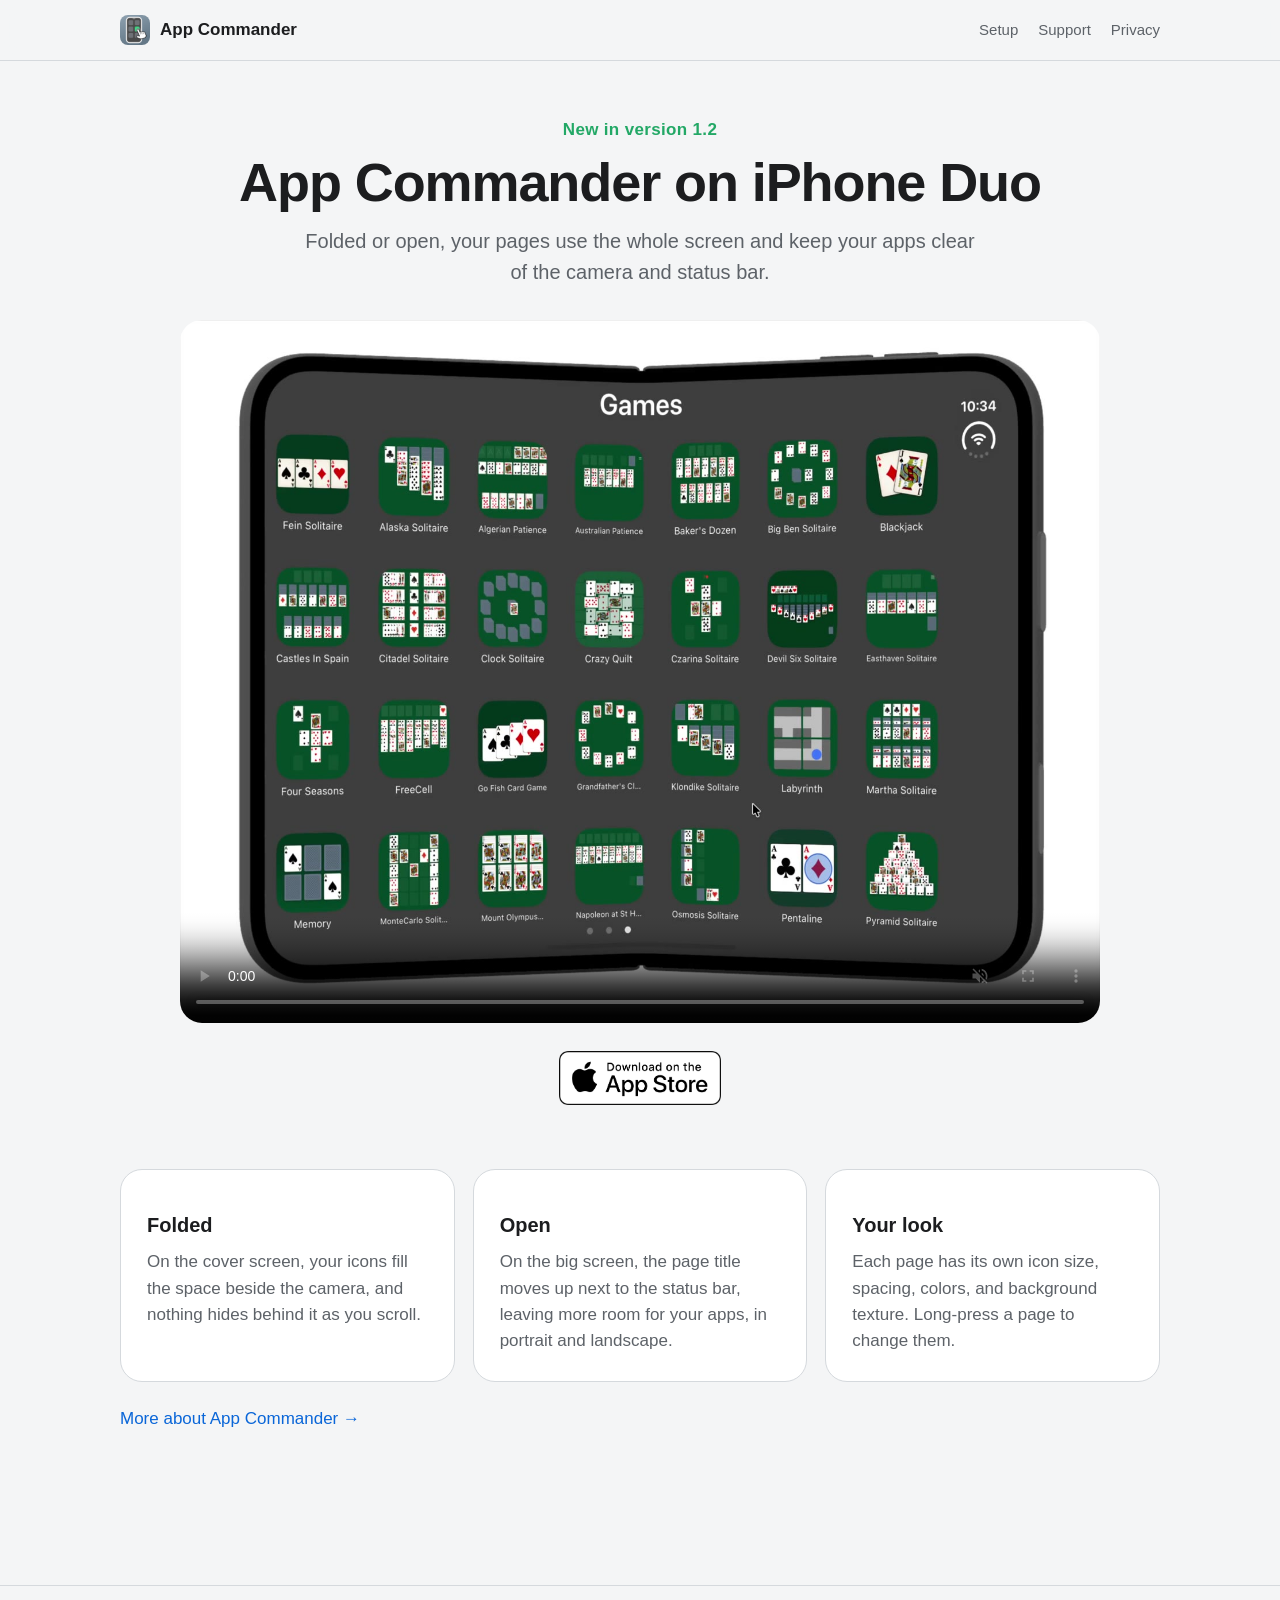
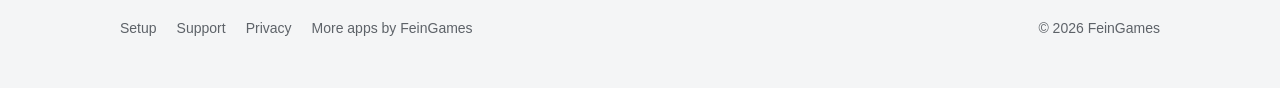
==== duo/index.html @ e23dcbb5 "Duo" ====
<!doctype html>
<html lang="en">
<head>
  <meta charset="utf-8">
  <meta name="viewport" content="width=device-width, initial-scale=1">
  <title>App Commander on iPhone Duo</title>
  <meta name="description" content="App Commander uses the whole iPhone Duo screen, folded or open: your apps on pages you design, clear of the camera and status bar.">
  <meta name="apple-itunes-app" content="app-id=6829025178">
  <meta property="og:title" content="App Commander on iPhone Duo">
  <meta property="og:description" content="Your apps on pages you design, folded or open.">
  <meta property="og:url" content="https://app-commander.com/duo/">
  <meta property="og:image" content="https://app-commander.com/duo/poster.jpg">
  <meta property="og:type" content="video.other">
  <meta property="og:video" content="https://app-commander.com/duo/app-commander-duo.mp4">
  <meta property="og:video:type" content="video/mp4">
  <meta name="twitter:card" content="summary_large_image">
  <link rel="icon" href="../images/icon.png" type="image/png">
  <link rel="apple-touch-icon" href="../images/icon.png">
  <link rel="stylesheet" href="../styles.css">
</head>
<body>

<header class="site-header">
  <div class="wrap">
    <a class="brand" href="../"><img class="mark" src="../images/icon.png" alt=""> App Commander</a>
    <nav class="nav">
      <a href="../setup/">Setup</a>
      <a href="../support/">Support</a>
      <a class="hide-sm" href="../privacy/">Privacy</a>
    </nav>
  </div>
</header>

<main>

  <section class="duo-hero">
    <div class="wrap">
      <p class="eyebrow">New in version 1.2</p>
      <h1>App Commander on iPhone Duo</h1>
      <p class="lede">Folded or open, your pages use the whole screen and keep your apps clear of the camera and status bar.</p>

      <video class="duo-video" src="app-commander-duo.mp4" poster="poster.jpg"
             width="2216" height="1696" autoplay muted loop playsinline controls preload="metadata"
             aria-label="App Commander on iPhone Duo: folded, opened into a Games page, then customizing icon size, spacing, colors and texture">
      </video>

      <div class="cta">
        <a class="store-badge" href="https://apps.apple.com/app/id6829025178"><img src="../images/app-store-badge.png" alt="Download on the App Store" width="162" height="54"></a>
      </div>
    </div>
  </section>

  <section>
    <div class="wrap">
      <div class="features">
        <div class="card">
          <h3>Folded</h3>
          <p>On the cover screen, your icons fill the space beside the camera, and nothing hides behind it as you scroll.</p>
        </div>
        <div class="card">
          <h3>Open</h3>
          <p>On the big screen, the page title moves up next to the status bar, leaving more room for your apps, in portrait and landscape.</p>
        </div>
        <div class="card">
          <h3>Your look</h3>
          <p>Each page has its own icon size, spacing, colors, and background texture. Long-press a page to change them.</p>
        </div>
      </div>
      <p style="margin-top:24px"><a href="../">More about App Commander →</a></p>
    </div>
  </section>

</main>

<footer class="site-footer">
  <div class="wrap">
    <nav>
      <a href="../setup/">Setup</a>
      <a href="../support/">Support</a>
      <a href="../privacy/">Privacy</a>
      <a href="https://feingames.com">More apps by FeinGames</a>
    </nav>
    <span class="copy">© 2026 FeinGames</span>
  </div>
</footer>

</body>
</html>
---- styles.css ----
/* App Commander — site styles. One file for all pages. Light/dark follow the visitor's system. */

:root {
  --bg: #F4F5F6;
  --surface: #FFFFFF;
  --surface-2: #E3E6E8;          /* the app's "silver" */
  --text: #1C1D1F;
  --text-2: #5D6268;
  --line: #D5D9DD;
  --accent: #23A866;             /* green: the "tapped" tile */
  --accent-ink: #FFFFFF;
  --charcoal: #4A4A4A;
  --pewter: #6E8191;
  --radius: 22px;
  --max: 1080px;
  --rim: #141517;                /* phone edge around screenshots */
  --link: #0A66D8;               /* links: traditional blue */
}

@media (prefers-color-scheme: dark) {
  :root:not([data-theme="light"]) {
    --bg: #1E1F21;
    --surface: #2A2B2E;
    --surface-2: #36383B;
    --text: #F2F3F4;
    --text-2: #A8ADB3;
    --line: #3D4044;
    --accent: #2FBF71;
    --rim: #55595F;
    --link: #5AA7FF;
  }
}
:root[data-theme="dark"] {
  --bg: #1E1F21;
  --surface: #2A2B2E;
  --surface-2: #36383B;
  --text: #F2F3F4;
  --text-2: #A8ADB3;
  --line: #3D4044;
  --accent: #2FBF71;
  --rim: #55595F;
  --link: #5AA7FF;
}

* { box-sizing: border-box; }

html { -webkit-text-size-adjust: 100%; }

body {
  margin: 0;
  background: var(--bg);
  color: var(--text);
  font: 17px/1.55 -apple-system, BlinkMacSystemFont, "SF Pro Text", "Helvetica Neue", Arial, sans-serif;
}

a { color: var(--link); text-decoration: none; }
a:hover { text-decoration: underline; }

img { max-width: 100%; height: auto; display: block; }

.wrap { max-width: var(--max); margin: 0 auto; padding: 0 20px; }

/* ---------- Header / footer ---------- */

.site-header {
  position: sticky; top: 0; z-index: 10;
  background: color-mix(in srgb, var(--bg) 85%, transparent);
  backdrop-filter: saturate(160%) blur(14px);
  -webkit-backdrop-filter: saturate(160%) blur(14px);
  border-bottom: 1px solid var(--line);
}
.site-header .wrap { display: flex; align-items: center; gap: 16px; height: 60px; }
.brand { display: flex; align-items: center; gap: 10px; font-weight: 700; color: var(--text); }
.brand:hover { text-decoration: none; }
.brand .mark { width: 30px; height: 30px; border-radius: 8px; }
.nav { margin-left: auto; display: flex; gap: 20px; font-size: 15px; }
.nav a { color: var(--text-2); }
.nav a[aria-current="page"] { color: var(--text); font-weight: 600; }

.site-footer { border-top: 1px solid var(--line); margin-top: 80px; padding: 32px 0 48px; color: var(--text-2); font-size: 14px; }
.site-footer .wrap { display: flex; flex-wrap: wrap; gap: 12px 28px; align-items: center; }
.site-footer nav { display: flex; flex-wrap: wrap; gap: 8px 20px; }
.site-footer a { color: var(--text-2); }
.site-footer .copy { margin-left: auto; }

/* ---------- Buttons ---------- */

.store-button {
  display: inline-flex; align-items: center; gap: 10px;
  background: var(--text); color: var(--bg);
  padding: 12px 22px; border-radius: 12px; font-weight: 600;
}
.store-button:hover { text-decoration: none; opacity: 0.9; }
.store-button svg { width: 22px; height: 22px; fill: currentColor; }
.store-badge { display: inline-block; line-height: 0; }
.store-badge img { height: 54px; width: auto; }

/* ---------- Hero ---------- */

.hero { padding: 72px 0 40px; }
.hero .wrap { display: grid; grid-template-columns: 1.05fr 1fr; gap: 48px; align-items: center; }
.eyebrow { color: var(--accent); font-weight: 700; letter-spacing: 0.02em; margin: 0 0 10px; }
.hero h1 { font-size: clamp(38px, 6vw, 60px); line-height: 1.05; margin: 0 0 18px; letter-spacing: -0.02em; }
.hero p.lede { font-size: 20px; color: var(--text-2); margin: 0 0 28px; max-width: 32em; }
.hero .cta { display: flex; flex-wrap: wrap; gap: 14px; align-items: center; }
.hero .note { color: var(--text-2); font-size: 14px; margin-top: 14px; }

/* Hero image: iPad and iPhone, transparent background. */
.hero-shot { width: 100%; max-width: 560px; height: auto; margin-left: auto; }

/* A device drawn in CSS (no longer used on the home page). */
.device {
  aspect-ratio: 3 / 4;
  max-width: 440px; width: 100%; margin-left: auto;
  background: var(--charcoal);
  border: 10px solid #111;
  border-radius: 42px;
  padding: 26px 22px;
  box-shadow: 0 30px 60px rgba(0,0,0,0.25);
  display: flex; flex-direction: column;
}
.device .title { color: #fff; font-weight: 700; text-align: center; font-size: 20px; margin-bottom: 18px; }
.device .grid { display: grid; grid-template-columns: repeat(4, 1fr); gap: 14px; }
.device .tile { aspect-ratio: 1; border-radius: 23%; background: #7d8790; }
.device .tile.c1 { background: #3D8BFD; } .device .tile.c2 { background: #34C759; }
.device .tile.c3 { background: #FF9F0A; } .device .tile.c4 { background: #AF52DE; }
.device .tile.c5 { background: #FF375F; } .device .tile.c6 { background: #5AC8FA; }
.device .tile.c7 { background: #FFD60A; } .device .tile.c8 { background: #64D2FF; }
.device .tile.tap { position: relative; background: var(--accent); }
.device .tile.tap::after {
  content: ""; position: absolute; inset: 22%; border-radius: 50%;
  border: 3px solid rgba(255,255,255,0.85); box-shadow: 0 0 0 7px rgba(255,255,255,0.25);
}
.device .dots { margin-top: auto; display: flex; gap: 8px; justify-content: center; }
.device .dots i { width: 7px; height: 7px; border-radius: 50%; background: rgba(255,255,255,0.35); }
.device .dots i:first-child { background: #fff; }

/* ---------- Sections ---------- */

section { padding: 56px 0; }
section h2 { font-size: clamp(28px, 4vw, 38px); line-height: 1.15; margin: 0 0 12px; letter-spacing: -0.01em; }
section .sub { color: var(--text-2); margin: 0 0 32px; max-width: 40em; font-size: 18px; }

.features { display: grid; grid-template-columns: repeat(3, 1fr); gap: 18px; }
.card { background: var(--surface); border: 1px solid var(--line); border-radius: var(--radius); padding: 26px; }
.card h3 { margin: 14px 0 8px; font-size: 20px; }
.card p { margin: 0; color: var(--text-2); }
.icon-chip {
  width: 46px; height: 46px; border-radius: 13px; display: grid; place-items: center;
  background: color-mix(in srgb, var(--accent) 16%, transparent); color: var(--accent);
}
.icon-chip svg { width: 24px; height: 24px; stroke: currentColor; fill: none; stroke-width: 2; stroke-linecap: round; stroke-linejoin: round; }

.steps { counter-reset: step; display: grid; gap: 14px; padding: 0; margin: 0; list-style: none; max-width: 760px; }
.steps li {
  counter-increment: step; position: relative; padding: 18px 20px 18px 66px;
  background: var(--surface); border: 1px solid var(--line); border-radius: 16px;
}
.steps li::before {
  content: counter(step); position: absolute; left: 18px; top: 16px;
  width: 32px; height: 32px; border-radius: 50%; display: grid; place-items: center;
  background: var(--accent); color: var(--accent-ink); font-weight: 700; font-size: 15px;
}
.steps li strong { display: block; margin-bottom: 2px; }
.steps li span { color: var(--text-2); }

.shots { display: grid; grid-template-columns: repeat(4, 1fr); gap: 24px; }
.shot { margin: 0; text-align: center; }
/* A slim dark rim, like a phone's edge, so light screenshots don't melt into the page. */
.shot img {
  width: 100%; height: auto; display: block;
  border: 6px solid var(--rim); border-radius: 34px; box-sizing: border-box;
  box-shadow: 0 14px 30px rgba(0,0,0,.16), 0 2px 6px rgba(0,0,0,.10);
  background: var(--rim);
}
.shot figcaption { margin-top: 12px; font-size: 15px; color: var(--text-2); }

.faq { max-width: 760px; }
.faq details { background: var(--surface); border: 1px solid var(--line); border-radius: 16px; padding: 4px 20px; margin-bottom: 12px; }
.faq summary { cursor: pointer; font-weight: 600; padding: 14px 0; list-style: none; }
.faq summary::-webkit-details-marker { display: none; }
.faq summary::after { content: "+"; float: right; color: var(--text-2); font-weight: 400; }
.faq details[open] summary::after { content: "–"; }
.faq details p { margin: 0 0 16px; color: var(--text-2); }

.closing { text-align: center; }
.closing .sub { margin-left: auto; margin-right: auto; }

/* ---------- Document pages (privacy, support, setup) ---------- */

.doc { max-width: 760px; padding-top: 48px; }
.doc h1 { font-size: clamp(32px, 5vw, 44px); margin: 0 0 8px; letter-spacing: -0.02em; }
.doc .meta { color: var(--text-2); margin: 0 0 32px; }
.doc h2 { font-size: 24px; margin: 40px 0 10px; }
.doc h3 { font-size: 19px; margin: 26px 0 6px; }
.doc p, .doc li { color: var(--text); }
.doc ul, .doc ol { padding-left: 1.3em; }
.doc li { margin: 6px 0; }
.doc .callout { background: var(--surface); border: 1px solid var(--line); border-left: 4px solid var(--accent); border-radius: 12px; padding: 16px 18px; margin: 20px 0; }
.doc .figure { background: var(--surface-2); border: 1px dashed var(--line); border-radius: 14px; padding: 28px; text-align: center; color: var(--text-2); font-size: 14px; margin: 14px 0 22px; }
.doc code { background: var(--surface-2); padding: 1px 6px; border-radius: 6px; font-size: 0.92em; }

/* ---------- Small screens ---------- */

@media (max-width: 860px) {
  .hero { padding-top: 40px; }
  .hero .wrap { grid-template-columns: 1fr; gap: 36px; }
  .device { margin: 0 auto; max-width: 340px; }
  .hero-shot { margin: 0 auto; max-width: 440px; }
  .features { grid-template-columns: 1fr; }
  .shots { grid-template-columns: repeat(2, 1fr); }
}
@media (max-width: 520px) {
  .nav { gap: 14px; font-size: 14px; }
  .nav .hide-sm { display: none; }
  .site-footer .copy { margin-left: 0; }
}

/* The app's gear button, drawn inline in instructions ("⚙︎ → Shortcut Setup"). */
.gear { width: 1.1em; height: 1.1em; vertical-align: -0.18em; margin-right: 0.08em; }

/* ---------- iPhone Duo page ---------- */

.duo-hero { padding: 56px 0 8px; text-align: center; }
.duo-hero h1 { font-size: clamp(34px, 5.5vw, 54px); line-height: 1.08; margin: 0 0 14px; letter-spacing: -0.02em; }
.duo-hero .lede { font-size: 20px; color: var(--text-2); margin: 0 auto 32px; max-width: 34em; }
/* The recording has a white background, so it sits on a white card in dark mode too. */
.duo-video { display: block; width: 100%; max-width: 920px; height: auto; margin: 0 auto; background: #fff; border-radius: var(--radius); }
.duo-hero .cta { display: flex; justify-content: center; margin-top: 28px; }
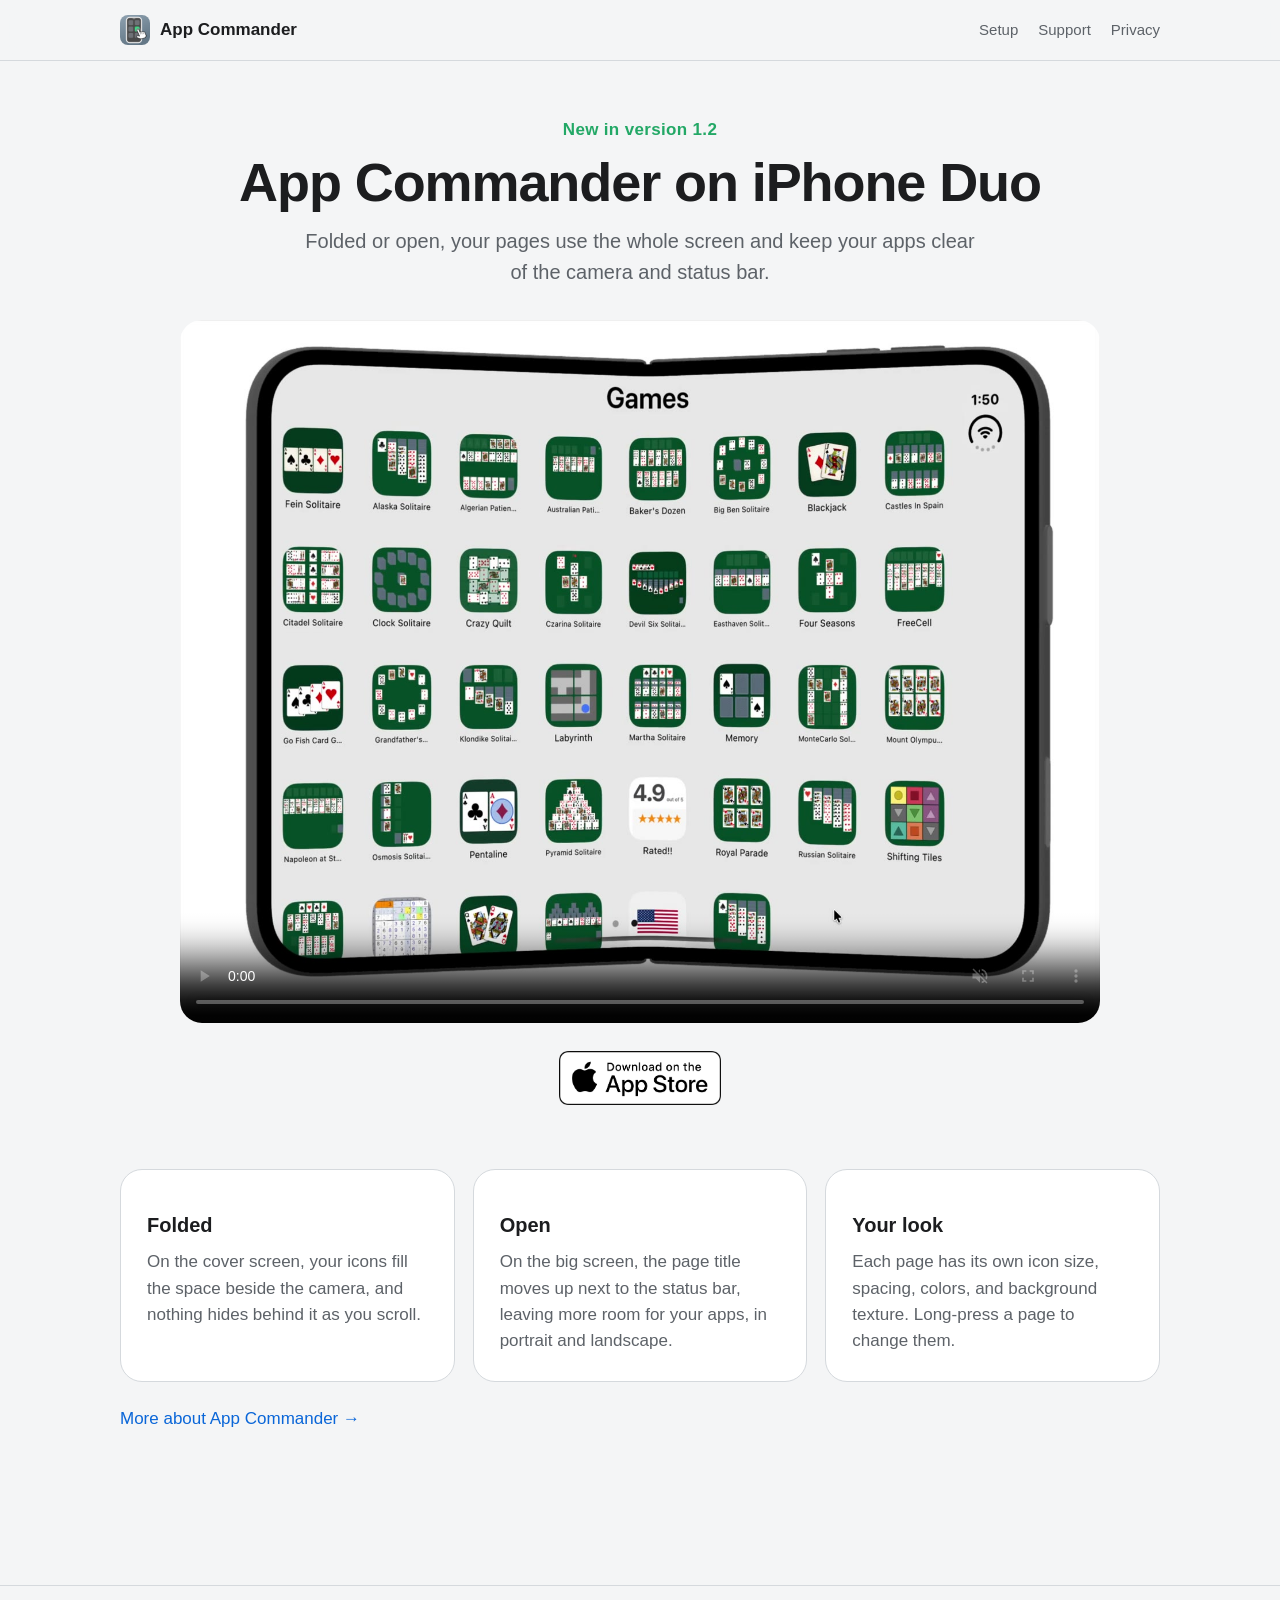
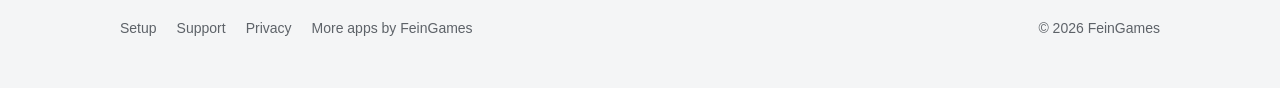
==== commit 74f9e1f8: "Duo video take 2" ====
--- a/duo/index.html
+++ b/duo/index.html
@@ -41,7 +41,7 @@
 
       <video class="duo-video" src="app-commander-duo.mp4" poster="poster.jpg"
              width="2216" height="1696" autoplay muted loop playsinline controls preload="metadata"
-             aria-label="App Commander on iPhone Duo: folded, opened into a Games page, then customizing icon size, spacing, colors and texture">
+             aria-label="App Commander on iPhone Duo: folded, opened into a Games page, customizing icon size, spacing, colors and texture, then opening Fein Solitaire">
       </video>
 
       <div class="cta">
